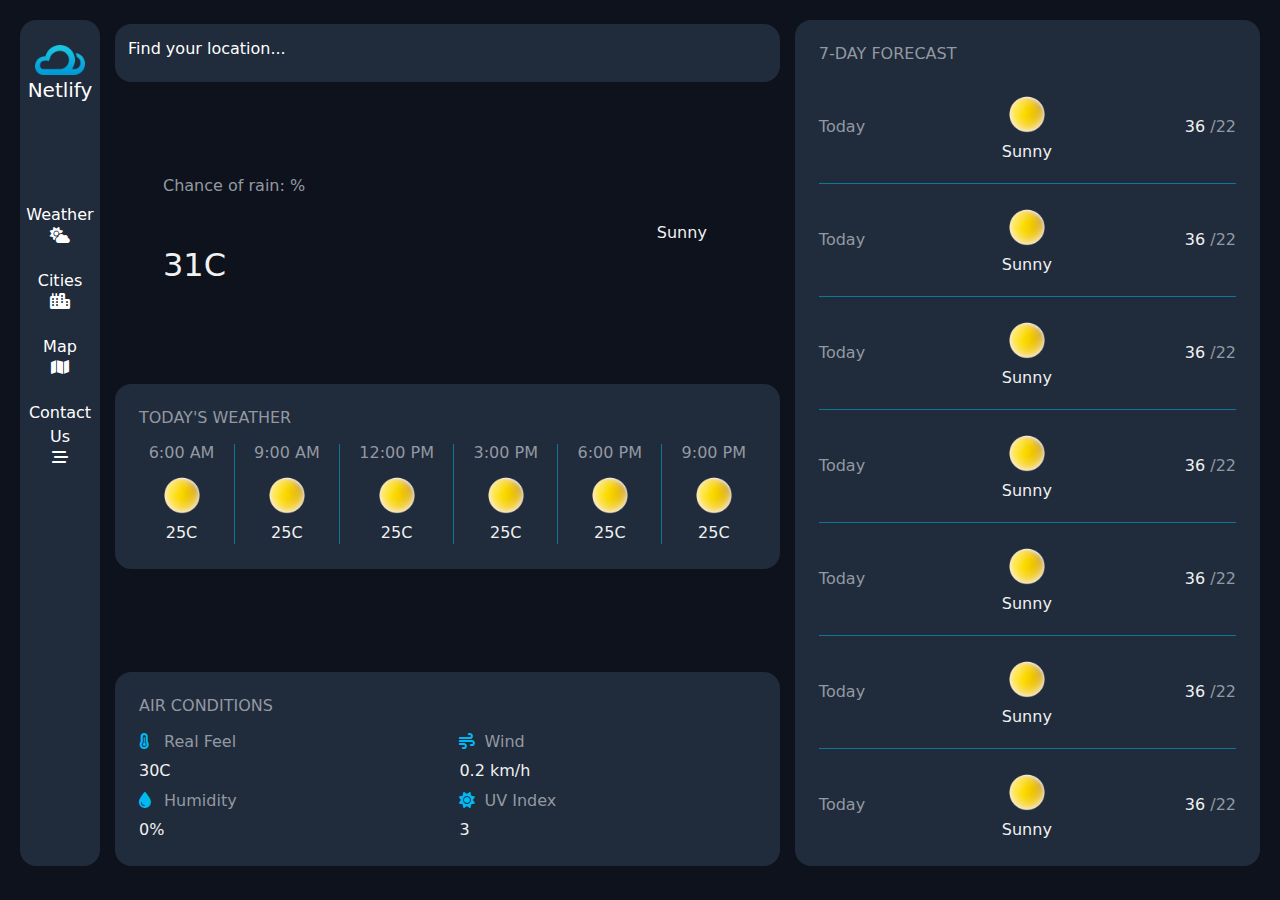
==== index.html @ 0c3286c1 "First Demo" ====
<!DOCTYPE html>
<html lang="en">

<head>
    <meta charset="UTF-8">
    <meta name="viewport" content="width=device-width, initial-scale=1.0">
    <title>Weather</title>

    <meta name="description"
        content="Netlify is a weather application provides various information about the weather state of the day and forcastes the weather conditions for for the next 7 days.">

    <!--------- Bootstrap ---------->
    <link rel="stylesheet" href="css/bootstrap.min.css">

    <!--------- Fontawesome ---------->
    <link rel="stylesheet" href="css/all.min.css">

    <!--------- Main CSS ---------->
    <link rel="stylesheet" href="css/style.css">

</head>

<body>

    <div class="main-container">
        <nav class="navbar rounded-4 navbar-expand-lg" id="Nav">
            <div class="container">
                <a class="navbar-brand text-white" href="#"><img src="assets/images/logo@2x.png"  alt="">Netlify</a>
                <button class="navbar-toggler" type="button" data-bs-toggle="collapse" data-bs-target="#navbarNavAltMarkup"
                    aria-controls="navbarNavAltMarkup" aria-expanded="false" aria-label="Toggle navigation">
                    <i class="fa-solid fa-bars"></i>
                </button>
                <div class="collapse navbar-collapse" id="navbarNavAltMarkup">
                    <div class="navbar-nav">
                        <a class="nav-link " aria-current="page" href="#">Weather <i class="fa-solid fa-cloud-sun text-center"></i> </a>
                        <a class="nav-link" href="#">Cities <i class="fa-solid fa-city text-center"></i></a>
                        <a class="nav-link" href="#">Map <i class="fa-solid fa-map text-center"></i></a>
                        <a class="nav-link" href="pages/contact-us.html">Contact Us <i class="fa-solid fa-bars-staggered text-center"></i></a>
                    </div>
                </div>
            </div>
        </nav>

        <div class="city-weather-container ">
            <div class="search-container form-floating pt-1">
                <input type="search" class="form-control text-white rounded-4" id="searchInput" placeholder="Find your location...">
                <label for="searchInput" class="text-white">Find your location...</label>
            </div>

            <div class="city-degree-and-state d-flex justify-content-between align-items-center px-5 py-2">
                <div class="city-degree-container">
                    <div class="city-container mb-5">
                        <h2 class="city-name mb-0"></h2>
                        <span class="city-rain">Chance of rain: <span class="city-chance-of-rain"></span>%</span>
                    </div>
                    
                    <div class="degree-container">
                        <h2 class="city-degree">31C</h2>
                    </div>
                    
                </div>

                <div class="state-img d-flex flex-column align-items-center">
                    <img src="" class="city-state-img d-block" alt="">
                    <span class="city-state-caption">Sunny</span>
                </div>
            </div>

            <div class="today-forecast-container rounded-4 p-4 ">
                <h4 class="fs-6 mb-3">TODAY'S WEATHER</h4>

                <div class="day-weather-container d-flex justify-content-around align-items-center">
                    
                    <div class="weather-item d-flex flex-column align-items-center">
                        <h6 class="time-header">6:00 AM</h6>

                        <img class="hourly-forecast-img-state d-block" src="assets/images/e555eccb-fbe4-4a3c-8917-933a41798140.png" alt="">

                        <span class="temp-span">25C</span>
                    </div>

                    <div class="vertical-line"></div>

                    <div class="weather-item d-flex flex-column align-items-center">
                        <h6 class="time-header">9:00 AM</h6>

                        <img class="hourly-forecast-img-state d-block" src="assets/images/e555eccb-fbe4-4a3c-8917-933a41798140.png" alt="">

                        <span class="temp-span">25C</span>
                    </div>

                    <div class="vertical-line"></div>

                    <div class="weather-item d-flex flex-column align-items-center">
                        <h6 class="time-header">12:00 PM</h6>

                        <img class="hourly-forecast-img-state d-block" src="assets/images/e555eccb-fbe4-4a3c-8917-933a41798140.png" alt="">

                        <span class="temp-span">25C</span>
                    </div>

                    <div class="vertical-line"></div>

                    <div class="weather-item d-flex flex-column align-items-center">
                        <h6 class="time-header">3:00 PM</h6>

                        <img class="hourly-forecast-img-state d-block" src="assets/images/e555eccb-fbe4-4a3c-8917-933a41798140.png" alt="">

                        <span class="temp-span">25C</span>
                    </div>

                    <div class="vertical-line"></div>

                    <div class="weather-item d-flex flex-column align-items-center">
                        <h6 class="time-header">6:00 PM</h6>

                        <img class="hourly-forecast-img-state d-block" src="assets/images/e555eccb-fbe4-4a3c-8917-933a41798140.png" alt="">

                        <span class="temp-span">25C</span>
                    </div>

                    <div class="vertical-line"></div>

                    <div class="weather-item d-flex flex-column align-items-center">
                        <h6 class="time-header">9:00 PM</h6>

                        <img class="hourly-forecast-img-state d-block" src="assets/images/e555eccb-fbe4-4a3c-8917-933a41798140.png" alt="">

                        <span class="temp-span">25C</span>
                    </div>
                    
                </div>
            </div>

            <div class="air-conditions-container p-4 rounded-4">
                <h4 class="fs-6 mb-3">AIR CONDITIONS</h4>

                <div class="row">
                    <div class="col-6">
                        <div class="real-feel mb-2">
                            <h6><i class="fa-solid fa-temperature-three-quarters"></i> Real Feel</h6>
                            <span class="air-condition-temp">30C</span>
                        </div>
                        <div class="humidity">
                            <h6><i class="fa-solid fa-droplet"></i> Humidity</h6>
                            <span class="air-condition-humidity">0%</span>
                        </div>
                    </div>

                    <div class="col-6">
                        <div class="wind mb-2">
                            <h6><i class="fa-solid fa-wind"></i> Wind</h6>
                            <span class="air-condition-wind">0.2 km/h</span>
                        </div>
                        <div class="uv-index">
                            <h6><i class="fa-solid fa-sun"></i> UV Index</h6>
                            <span class="air-condition-uv-index">3</span>
                        </div>
                    </div>
                </div>
            </div>
        </div>
        
        
        <div class="week-forecast-container rounded-4 p-4 d-flex flex-column justify-content-between ">
            <h4 class="header fs-6">7-DAY FORECAST</h4>

            <div class="day-item d-flex justify-content-between align-items-center">
                <div class="week-day"><span>Today</span></div>
                
                <div class="day-state d-flex flex-column justify-content-center align-items-center"><img src="assets/images/e555eccb-fbe4-4a3c-8917-933a41798140.png" alt=""> <span>Sunny</span></div>
                
                <div class="max-min-temp"><span class="max-temp">36 </span> <span class="min-temp">/22</span></div>
            </div>

            <div class="horizontal-line"></div>

            <div class="day-item d-flex justify-content-between align-items-center">
                <div class="week-day"><span>Today</span></div>
                
                <div class="day-state d-flex flex-column justify-content-center align-items-center"><img src="assets/images/e555eccb-fbe4-4a3c-8917-933a41798140.png" alt=""> <span>Sunny</span></div>
                
                <div class="max-min-temp"><span class="max-temp">36 </span> <span class="min-temp">/22</span></div>
            </div>

            <div class="horizontal-line"></div>

            <div class="day-item d-flex justify-content-between align-items-center">
                <div class="week-day"><span>Today</span></div>
                
                <div class="day-state d-flex flex-column justify-content-center align-items-center"><img src="assets/images/e555eccb-fbe4-4a3c-8917-933a41798140.png" alt=""> <span>Sunny</span></div>
                
                <div class="max-min-temp"><span class="max-temp">36 </span> <span class="min-temp">/22</span></div>
            </div>

            <div class="horizontal-line"></div>

            <div class="day-item d-flex justify-content-between align-items-center">
                <div class="week-day"><span>Today</span></div>
                
                <div class="day-state d-flex flex-column justify-content-center align-items-center"><img src="assets/images/e555eccb-fbe4-4a3c-8917-933a41798140.png" alt=""> <span>Sunny</span></div>
                
                <div class="max-min-temp"><span class="max-temp">36 </span> <span class="min-temp">/22</span></div>
            </div>

            <div class="horizontal-line"></div>

            <div class="day-item d-flex justify-content-between align-items-center">
                <div class="week-day"><span>Today</span></div>
                
                <div class="day-state d-flex flex-column justify-content-center align-items-center"><img src="assets/images/e555eccb-fbe4-4a3c-8917-933a41798140.png" alt=""> <span>Sunny</span></div>
                
                <div class="max-min-temp"><span class="max-temp">36 </span> <span class="min-temp">/22</span></div>
            </div>

            <div class="horizontal-line"></div>

            <div class="day-item d-flex justify-content-between align-items-center">
                <div class="week-day"><span>Today</span></div>
                
                <div class="day-state d-flex flex-column justify-content-center align-items-center"><img src="assets/images/e555eccb-fbe4-4a3c-8917-933a41798140.png" alt=""> <span>Sunny</span></div>
                
                <div class="max-min-temp"><span class="max-temp">36 </span> <span class="min-temp">/22</span></div>
            </div>

            <div class="horizontal-line"></div>

            <div class="day-item d-flex justify-content-between align-items-center">
                <div class="week-day"><span>Today</span></div>
                
                <div class="day-state d-flex flex-column justify-content-center align-items-center"><img src="assets/images/e555eccb-fbe4-4a3c-8917-933a41798140.png" alt=""> <span>Sunny</span></div>
                
                <div class="max-min-temp"><span class="max-temp">36 </span> <span class="min-temp">/22</span></div>
            </div>
        </div>

        
    </div>
    
    


    <script src="js/bootstrap.bundle.min.js"></script>
    <script src="js/index.js"></script>
</body>

</html>
---- css/style.css ----
body
{
    background-color: rgb(13, 18, 28);
    padding: 20px;
}

:root
{
    --main-bg-color: rgb(32, 43, 59);
    --main-gray-text-color: #9399a2;
    --main-white-color: #F0F1F1;
}

.navbar
{
    background-color: var(--main-bg-color);
    margin-bottom: 15px;

}

.navbar .navbar-toggler
{
    border-color: black;
}

.navbar .navbar-toggler i
{
    color: rgb(0, 185, 241) !important;
}

.nav-link
{
    color: white;
    transition: 0.4s all;
}

.nav-link:hover
{
    color: rgb(0, 185, 241);
}

.active
{
    color: rgb(0, 185, 241) !important;
}

.navbar-brand img
{
    width: 50px;
}

.main-container
{
    display: flex;
    flex-direction: column;
    height: 100%;
}

.search-container input
{
    background-color: var(--main-bg-color);
    color: white;
    border: 0;
}

.search-container input:focus
{
    background-color: var(--main-bg-color);
    border-color: rgb(0, 185, 241);
    box-shadow: 0 0 0 .25rem rgba(0, 185, 241, 0.529);
}


.form-floating>.form-control~label::after
{
    background-color: transparent !important;
    color: white;
}


.search-container label
{
    color: white;
}

.state-img img
{
    width: 100px;
}



.city-degree-and-state .city-name, .city-degree-and-state .city-degree
{
    color: var(--main-white-color);
}

.city-degree-and-state .city-chance-of-rain
{
    color: var(--main-gray-text-color);
}

.city-degree-and-state .city-state-caption
{
    color: var(--main-white-color);
}

.city-degree-and-state .city-rain
{
    color: var(--main-gray-text-color);
}

.today-forecast-container
{
    background-color: var(--main-bg-color);
    
}

.today-forecast-container .time-header, .today-forecast-container h4
{
    color: var(--main-gray-text-color);
}

.today-forecast-container .temp-span
{
    color: var(--main-white-color);
}

.today-forecast-container .hourly-forecast-img-state
{
    width: 50px;
}


.air-conditions-container
{
    background-color: var(--main-bg-color);
}

.air-conditions-container h4, .air-conditions-container h6
{
    color: var(--main-gray-text-color);
}

.air-conditions-container span
{
    color: var(--main-white-color);
}

.air-conditions-container i
{
    width: 20px;
    color: rgb(0, 185, 241);
}

.air-conditions-container .air-condition
{
    padding-left: 25px;
}


/* ///////////////////////////// WEEK FORECAST START ///////////////////////////// */

.week-forecast-container
{
    background-color: var(--main-bg-color);
}

.week-forecast-container .header
{
    color: var(--main-gray-text-color);
}

.week-forecast-container .week-day
{
    color: var(--main-gray-text-color);
    width: 50px;
}

.week-forecast-container .day-state img
{
    width: 50px;
}

.week-forecast-container .max-min-temp .max-temp
{
    color: var(--main-white-color);
}

.week-forecast-container .day-state
{
    color: var(--main-white-color);
}

.week-forecast-container .max-min-temp .min-temp
{
    color: var(--main-gray-text-color);
}

.horizontal-line
{
    width: 100%;
    height: 1px;
    background-color: rgba(0, 185, 241, 0.526);
}

.vertical-line
{
    max-width: 1px;
    height: 100px;
    background-color: rgba(0, 185, 241, 0.526);
    flex-grow: 1;
}

.today-forecast-container,.air-conditions-container,
.week-forecast-container
{
    margin-bottom: 20px !important;
}



/* ///////////////////////////// WEEK FORECAST END ///////////////////////////// */



@media screen and (min-width: 992px) {
    
    .main-container
    {
        height: 94vh;
    }
    .navbar
    {
        height: 100%; 
        width: 80px; 
        top: 0;
        left: 0;
        display: flex;
        flex-direction: column; 
        padding: 20px 0;
    }

    .main-container
    {
        flex-direction: row;
    }

    .city-weather-container
    {
        width: 60%;
        padding: 0 15px;
        height: 94vh;
        overflow: hidden;
    }

    .week-forecast-container
    {
        width: 40%;
    }

    .navbar .container
    {
        display: flex;
        flex-direction: column;
    }

    .navbar .nav-link
    {
        display: flex;
        flex-direction: column;
        text-align: center;
        margin: 5px 0;

    }

    .city-weather-container 
    {
        display: flex;
        flex-direction: column;
        flex-wrap: nowrap;
        justify-content: space-between;

    }

    .navbar-brand
    {
        margin-right: 0;
        margin-bottom: 80px;
    }

    .navbar .container .navbar-nav
    {
        display: flex;
        flex-direction: column;
    }

    .navbar-brand
    {
        display: flex;
        flex-direction: column;
    }

    .navbar-brand img
    {
        margin: 0 auto;
    }

    .air-conditions-container,
    .week-forecast-container
    {
        margin-bottom: 0px !important;
    }

    .week-forecast-container
    {
        /* padding-bottom: 30px !important; */
    }

    
}
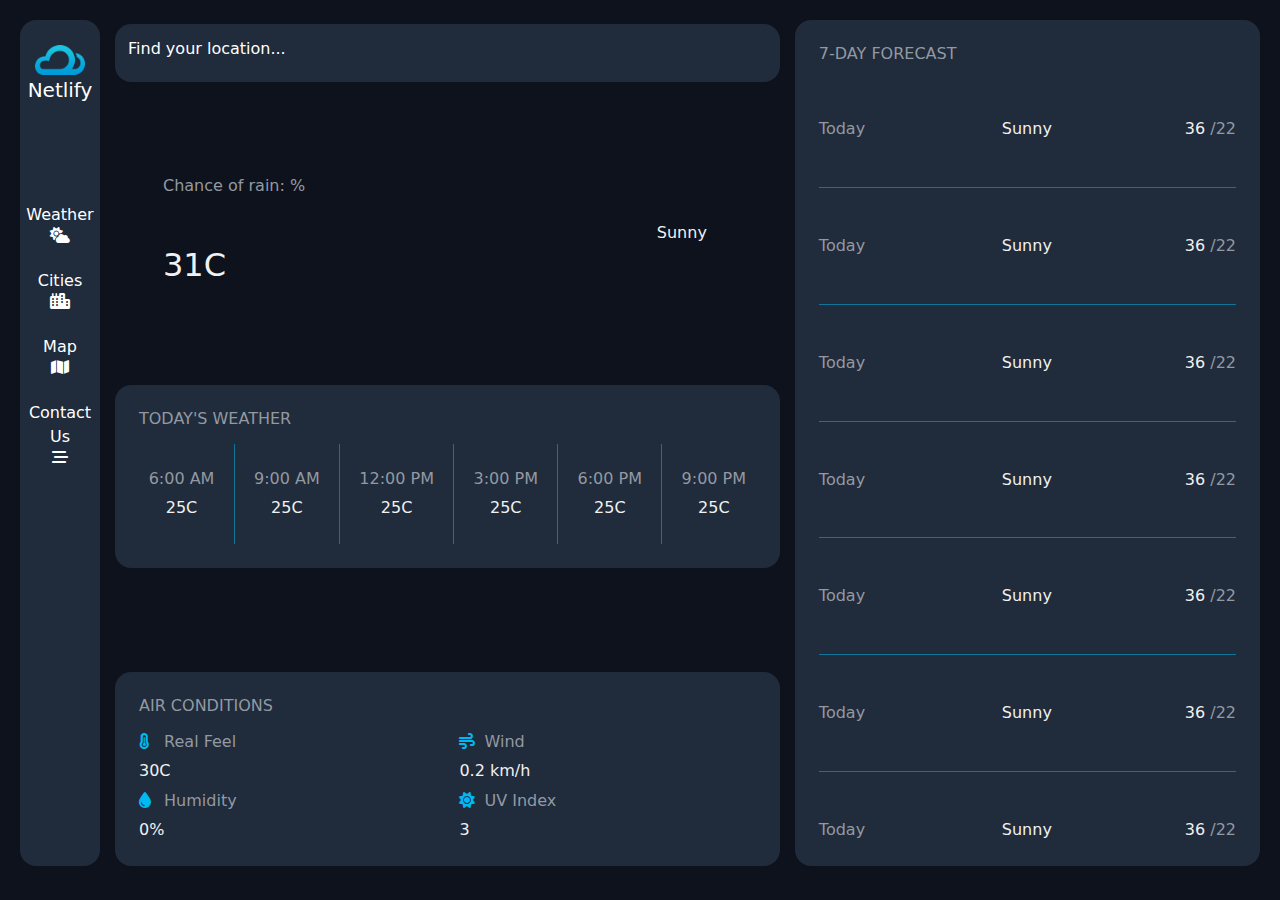
==== commit 39db1605: "Edited initial img soureces" ====
--- a/index.html
+++ b/index.html
@@ -74,7 +74,7 @@
                     <div class="weather-item d-flex flex-column align-items-center">
                         <h6 class="time-header">6:00 AM</h6>
 
-                        <img class="hourly-forecast-img-state d-block" src="assets/images/e555eccb-fbe4-4a3c-8917-933a41798140.png" alt="">
+                        <img class="hourly-forecast-img-state d-block" src="" alt="">
 
                         <span class="temp-span">25C</span>
                     </div>
@@ -84,7 +84,7 @@
                     <div class="weather-item d-flex flex-column align-items-center">
                         <h6 class="time-header">9:00 AM</h6>
 
-                        <img class="hourly-forecast-img-state d-block" src="assets/images/e555eccb-fbe4-4a3c-8917-933a41798140.png" alt="">
+                        <img class="hourly-forecast-img-state d-block" src="" alt="">
 
                         <span class="temp-span">25C</span>
                     </div>
@@ -94,7 +94,7 @@
                     <div class="weather-item d-flex flex-column align-items-center">
                         <h6 class="time-header">12:00 PM</h6>
 
-                        <img class="hourly-forecast-img-state d-block" src="assets/images/e555eccb-fbe4-4a3c-8917-933a41798140.png" alt="">
+                        <img class="hourly-forecast-img-state d-block" src="" alt="">
 
                         <span class="temp-span">25C</span>
                     </div>
@@ -104,7 +104,7 @@
                     <div class="weather-item d-flex flex-column align-items-center">
                         <h6 class="time-header">3:00 PM</h6>
 
-                        <img class="hourly-forecast-img-state d-block" src="assets/images/e555eccb-fbe4-4a3c-8917-933a41798140.png" alt="">
+                        <img class="hourly-forecast-img-state d-block" src="" alt="">
 
                         <span class="temp-span">25C</span>
                     </div>
@@ -114,7 +114,7 @@
                     <div class="weather-item d-flex flex-column align-items-center">
                         <h6 class="time-header">6:00 PM</h6>
 
-                        <img class="hourly-forecast-img-state d-block" src="assets/images/e555eccb-fbe4-4a3c-8917-933a41798140.png" alt="">
+                        <img class="hourly-forecast-img-state d-block" src="" alt="">
 
                         <span class="temp-span">25C</span>
                     </div>
@@ -124,7 +124,7 @@
                     <div class="weather-item d-flex flex-column align-items-center">
                         <h6 class="time-header">9:00 PM</h6>
 
-                        <img class="hourly-forecast-img-state d-block" src="assets/images/e555eccb-fbe4-4a3c-8917-933a41798140.png" alt="">
+                        <img class="hourly-forecast-img-state d-block" src="" alt="">
 
                         <span class="temp-span">25C</span>
                     </div>
@@ -168,67 +168,67 @@
             <div class="day-item d-flex justify-content-between align-items-center">
                 <div class="week-day"><span>Today</span></div>
                 
-                <div class="day-state d-flex flex-column justify-content-center align-items-center"><img src="assets/images/e555eccb-fbe4-4a3c-8917-933a41798140.png" alt=""> <span>Sunny</span></div>
-                
-                <div class="max-min-temp"><span class="max-temp">36 </span> <span class="min-temp">/22</span></div>
-            </div>
-
-            <div class="horizontal-line"></div>
-
-            <div class="day-item d-flex justify-content-between align-items-center">
-                <div class="week-day"><span>Today</span></div>
-                
-                <div class="day-state d-flex flex-column justify-content-center align-items-center"><img src="assets/images/e555eccb-fbe4-4a3c-8917-933a41798140.png" alt=""> <span>Sunny</span></div>
-                
-                <div class="max-min-temp"><span class="max-temp">36 </span> <span class="min-temp">/22</span></div>
-            </div>
-
-            <div class="horizontal-line"></div>
-
-            <div class="day-item d-flex justify-content-between align-items-center">
-                <div class="week-day"><span>Today</span></div>
-                
-                <div class="day-state d-flex flex-column justify-content-center align-items-center"><img src="assets/images/e555eccb-fbe4-4a3c-8917-933a41798140.png" alt=""> <span>Sunny</span></div>
-                
-                <div class="max-min-temp"><span class="max-temp">36 </span> <span class="min-temp">/22</span></div>
-            </div>
-
-            <div class="horizontal-line"></div>
-
-            <div class="day-item d-flex justify-content-between align-items-center">
-                <div class="week-day"><span>Today</span></div>
-                
-                <div class="day-state d-flex flex-column justify-content-center align-items-center"><img src="assets/images/e555eccb-fbe4-4a3c-8917-933a41798140.png" alt=""> <span>Sunny</span></div>
-                
-                <div class="max-min-temp"><span class="max-temp">36 </span> <span class="min-temp">/22</span></div>
-            </div>
-
-            <div class="horizontal-line"></div>
-
-            <div class="day-item d-flex justify-content-between align-items-center">
-                <div class="week-day"><span>Today</span></div>
-                
-                <div class="day-state d-flex flex-column justify-content-center align-items-center"><img src="assets/images/e555eccb-fbe4-4a3c-8917-933a41798140.png" alt=""> <span>Sunny</span></div>
-                
-                <div class="max-min-temp"><span class="max-temp">36 </span> <span class="min-temp">/22</span></div>
-            </div>
-
-            <div class="horizontal-line"></div>
-
-            <div class="day-item d-flex justify-content-between align-items-center">
-                <div class="week-day"><span>Today</span></div>
-                
-                <div class="day-state d-flex flex-column justify-content-center align-items-center"><img src="assets/images/e555eccb-fbe4-4a3c-8917-933a41798140.png" alt=""> <span>Sunny</span></div>
-                
-                <div class="max-min-temp"><span class="max-temp">36 </span> <span class="min-temp">/22</span></div>
-            </div>
-
-            <div class="horizontal-line"></div>
-
-            <div class="day-item d-flex justify-content-between align-items-center">
-                <div class="week-day"><span>Today</span></div>
-                
-                <div class="day-state d-flex flex-column justify-content-center align-items-center"><img src="assets/images/e555eccb-fbe4-4a3c-8917-933a41798140.png" alt=""> <span>Sunny</span></div>
+                <div class="day-state d-flex flex-column justify-content-center align-items-center"><img src="" alt=""> <span>Sunny</span></div>
+                
+                <div class="max-min-temp"><span class="max-temp">36 </span> <span class="min-temp">/22</span></div>
+            </div>
+
+            <div class="horizontal-line"></div>
+
+            <div class="day-item d-flex justify-content-between align-items-center">
+                <div class="week-day"><span>Today</span></div>
+                
+                <div class="day-state d-flex flex-column justify-content-center align-items-center"><img src="" alt=""> <span>Sunny</span></div>
+                
+                <div class="max-min-temp"><span class="max-temp">36 </span> <span class="min-temp">/22</span></div>
+            </div>
+
+            <div class="horizontal-line"></div>
+
+            <div class="day-item d-flex justify-content-between align-items-center">
+                <div class="week-day"><span>Today</span></div>
+                
+                <div class="day-state d-flex flex-column justify-content-center align-items-center"><img src="" alt=""> <span>Sunny</span></div>
+                
+                <div class="max-min-temp"><span class="max-temp">36 </span> <span class="min-temp">/22</span></div>
+            </div>
+
+            <div class="horizontal-line"></div>
+
+            <div class="day-item d-flex justify-content-between align-items-center">
+                <div class="week-day"><span>Today</span></div>
+                
+                <div class="day-state d-flex flex-column justify-content-center align-items-center"><img src="" alt=""> <span>Sunny</span></div>
+                
+                <div class="max-min-temp"><span class="max-temp">36 </span> <span class="min-temp">/22</span></div>
+            </div>
+
+            <div class="horizontal-line"></div>
+
+            <div class="day-item d-flex justify-content-between align-items-center">
+                <div class="week-day"><span>Today</span></div>
+                
+                <div class="day-state d-flex flex-column justify-content-center align-items-center"><img src="" alt=""> <span>Sunny</span></div>
+                
+                <div class="max-min-temp"><span class="max-temp">36 </span> <span class="min-temp">/22</span></div>
+            </div>
+
+            <div class="horizontal-line"></div>
+
+            <div class="day-item d-flex justify-content-between align-items-center">
+                <div class="week-day"><span>Today</span></div>
+                
+                <div class="day-state d-flex flex-column justify-content-center align-items-center"><img src="" alt=""> <span>Sunny</span></div>
+                
+                <div class="max-min-temp"><span class="max-temp">36 </span> <span class="min-temp">/22</span></div>
+            </div>
+
+            <div class="horizontal-line"></div>
+
+            <div class="day-item d-flex justify-content-between align-items-center">
+                <div class="week-day"><span>Today</span></div>
+                
+                <div class="day-state d-flex flex-column justify-content-center align-items-center"><img src="" alt=""> <span>Sunny</span></div>
                 
                 <div class="max-min-temp"><span class="max-temp">36 </span> <span class="min-temp">/22</span></div>
             </div>
